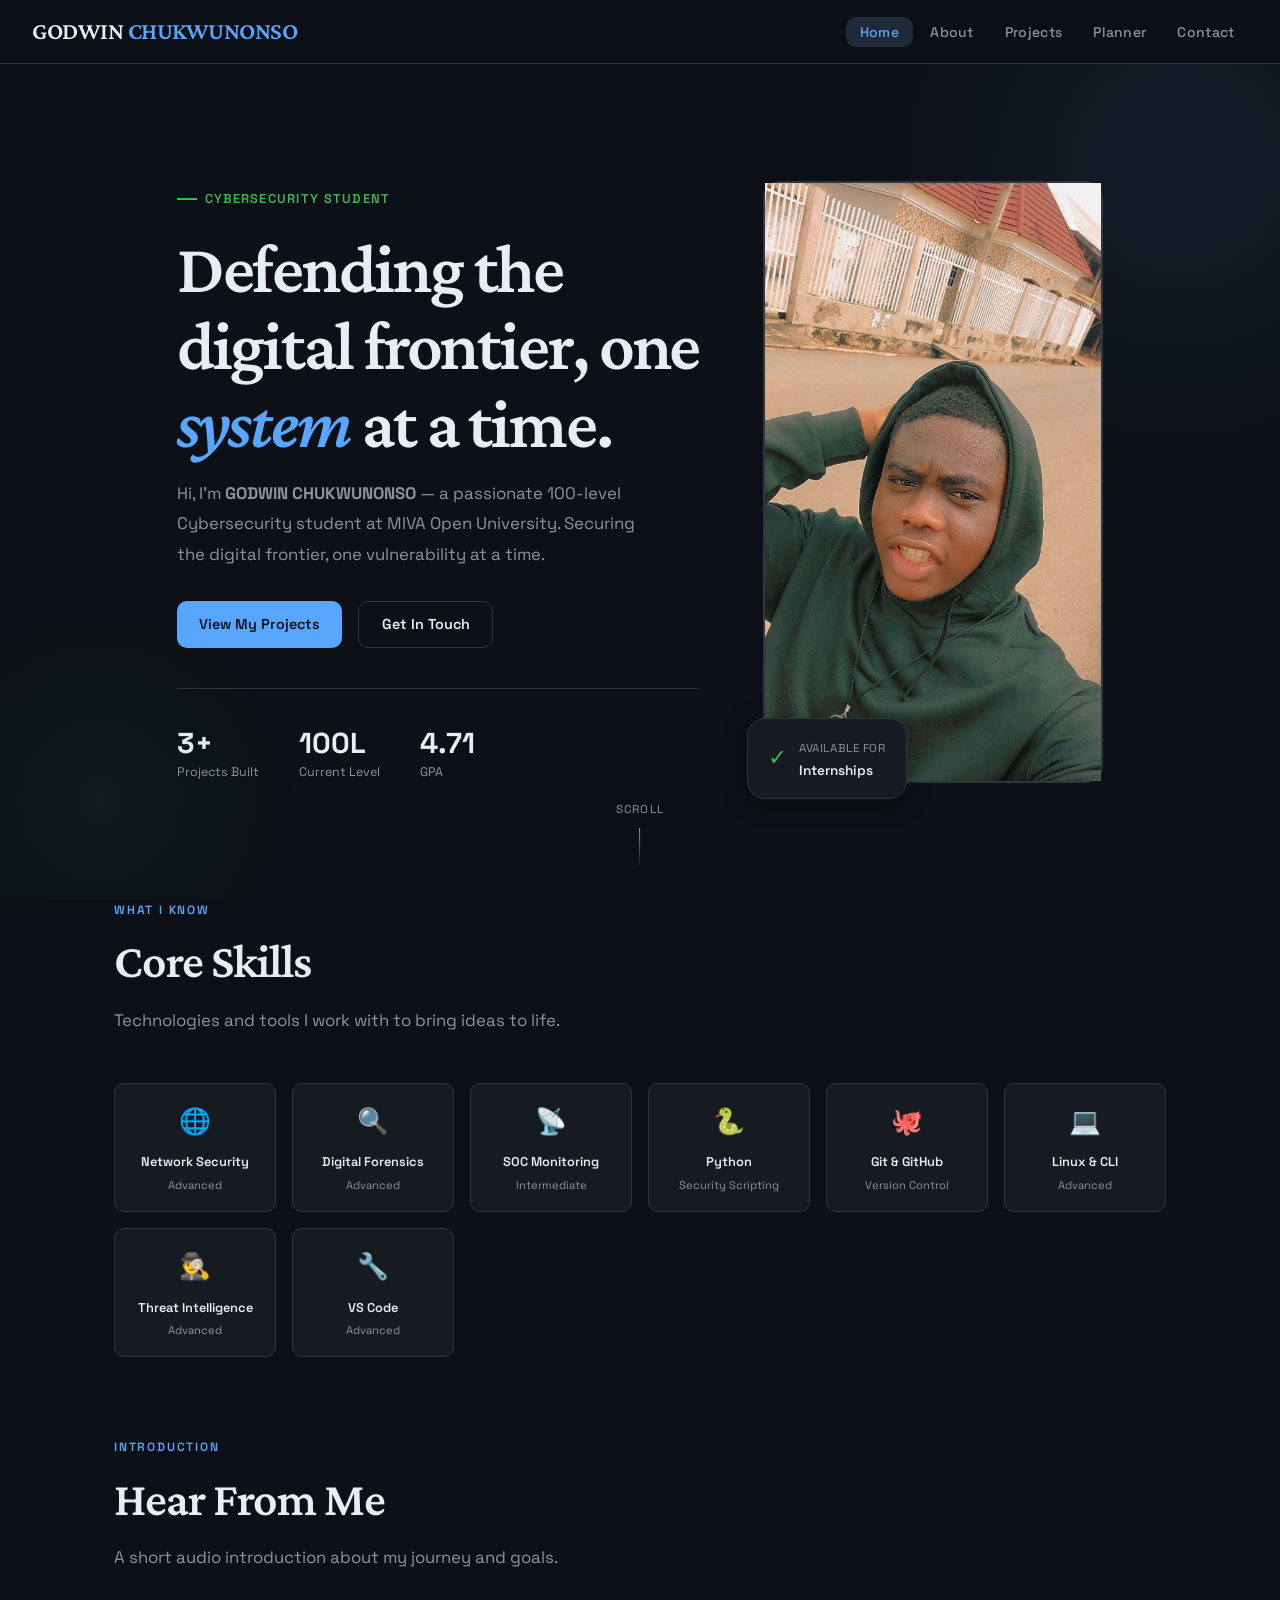
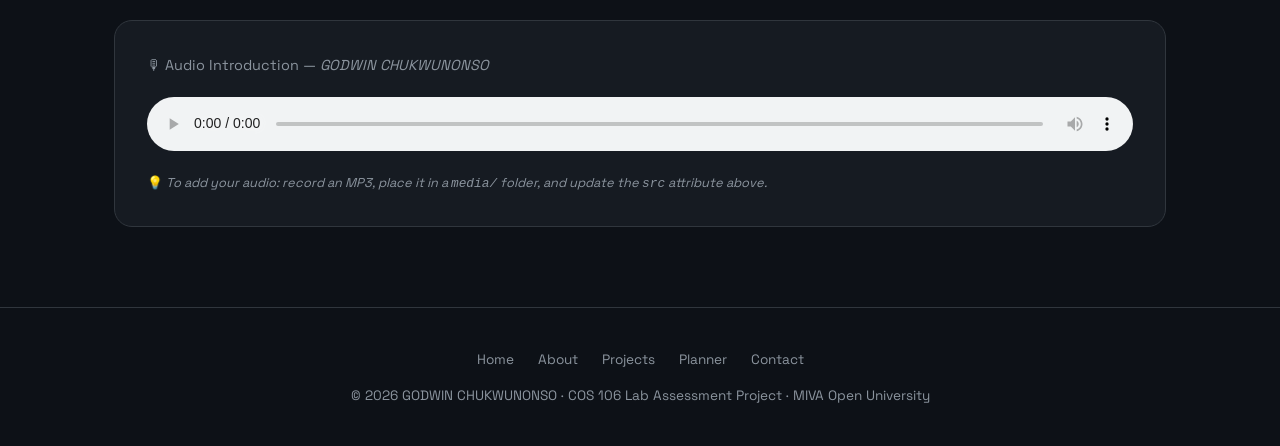
==== index.html @ 3986dd3c "Update index.html" ====
<!DOCTYPE html>
<html lang="en">
<head>
  <meta charset="UTF-8" />
  <meta name="viewport" content="width=device-width, initial-scale=1.0" />
  <title>GODWIN CHUKWUNONSO — Student Portfolio</title>
  <link rel="stylesheet" href="css/style.css" />
</head>
<body>

  <!-- NAVIGATION -->
  <nav class="navbar">
    <a class="nav-logo" href="index.html">GODWIN <span>CHUKWUNONSO</span></a>
    <ul class="nav-links">
      <li><a href="index.html">Home</a></li>
      <li><a href="about.html">About</a></li>
      <li><a href="projects.html">Projects</a></li>
      <li><a href="planner.html">Planner</a></li>
      <li><a href="contact.html">Contact</a></li>
    </ul>
    <button class="hamburger" aria-label="Toggle menu">
      <span></span><span></span><span></span>
    </button>
  </nav>

  <main>
    <!-- HERO -->
    <section class="hero section">
      <div class="container">
        <div class="hero-inner">
          <!-- LEFT: Text -->
          <div>
            <p class="hero-eyebrow">Cybersecurity Student</p>
            <h1>
              Defending the<br>
              digital frontier, one<br> <em>system</em> at a time.
            </h1>
            <p class="hero-bio">
              Hi, I'm <strong>GODWIN CHUKWUNONSO</strong> — a passionate 100-level Cybersecurity 
              student at MIVA Open University. Securing the digital frontier, one vulnerability at a time.
            </p>
            <div class="hero-actions">
              <a href="projects.html" class="btn btn-primary">View My Projects</a>
              <a href="contact.html" class="btn btn-outline">Get In Touch</a>
            </div>

            <div class="hero-stats">
              <div class="stat">
                <span class="stat-num">3+</span>
                <span class="stat-label">Projects Built</span>
              </div>
              <div class="stat">
                <span class="stat-num">100L</span>
                <span class="stat-label">Current Level</span>
              </div>
              <div class="stat">
                <span class="stat-num">4.71</span>
                <span class="stat-label">GPA</span>
              </div>
            </div>
          </div>

          <!-- RIGHT: Photo -->
          <div class="hero-photo-wrap fade-in fade-in-delay-2">
            <div class="avatar-placeholder" role="img" aria-label="GODWIN CHUKWUNONSO profile photo">
              <img src="profile.jpeg" alt="">
            </div>
            <div class="hero-photo-badge">
              <div>
                <div class="stat-num" style="color:var(--accent2)">✓</div>
              </div>
              <div>
                <div class="stat-label">Available for</div>
                <div style="font-size:0.85rem;font-weight:600">Internships</div>
              </div>
            </div>
          </div>
        </div>
      </div>
      <div class="scroll-hint">Scroll</div>
    </section>

    <!-- SKILLS SECTION -->
    <section class="section" style="padding-top:0">
      <div class="container">
        <p class="section-label">What I Know</p>
        <h2 class="section-title">Core Skills</h2>
        <p class="section-subtitle">Technologies and tools I work with to bring ideas to life.</p>

        <div class="skills-grid">
          <div class="skill-chip">
            <div class="skill-icon">🌐</div>
            <div class="skill-name">Network Security</div>
            <div class="skill-level">Advanced</div>
          </div>
          <div class="skill-chip">
            <div class="skill-icon">🔍</div>
            <div class="skill-name">Digital Forensics</div>
            <div class="skill-level">Advanced</div>
          </div>
          <div class="skill-chip">
            <div class="skill-icon">📡</div>
            <div class="skill-name">SOC Monitoring</div>
            <div class="skill-level">Intermediate</div>
          </div>
          <div class="skill-chip">
            <div class="skill-icon">🐍</div>
            <div class="skill-name">Python</div>
            <div class="skill-level">Security Scripting</div>
          </div>
          <div class="skill-chip">
            <div class="skill-icon">🐙</div>
            <div class="skill-name">Git & GitHub</div>
            <div class="skill-level">Version Control</div>
          </div>
          <div class="skill-chip">
            <div class="skill-icon">💻</div>
            <div class="skill-name">Linux & CLI</div>
            <div class="skill-level">Advanced</div>
          </div>
          <div class="skill-chip">
            <div class="skill-icon">🕵️‍♂️</div>
            <div class="skill-name">Threat Intelligence</div>
            <div class="skill-level">Advanced</div>
          </div>
          <div class="skill-chip">
            <div class="skill-icon">🔧</div>
            <div class="skill-name">VS Code</div>
            <div class="skill-level">Advanced</div>
          </div>
        </div>
      </div>
    </section>

    <!-- MEDIA SECTION -->
    <section class="section" style="padding-top:0">
      <div class="container">
        <p class="section-label">Introduction</p>
        <h2 class="section-title">Hear From Me</h2>
        <p class="section-subtitle">A short audio introduction about my journey and goals.</p>
        <div class="media-section">
          <p style="color:var(--muted);font-size:0.9rem;margin-bottom:0.5rem">🎙 Audio Introduction — <em>GODWIN CHUKWUNONSO</em></p>
          <audio controls>
            <source src="#" type="audio/mpeg" />
            <p style="color:var(--muted);font-size:0.85rem">
              Your browser supports audio. 
              <em>(Replace the src above with your actual audio file path, e.g. <code>media/intro.mp3</code>)</em>
            </p>
          </audio>
          <p style="color:var(--muted);font-size:0.8rem;margin-top:0.75rem">
            💡 <em>To add your audio: record an MP3, place it in a <code>media/</code> folder, and update the <code>src</code> attribute above.</em>
          </p>
        </div>
      </div>
    </section>
  </main>

  <!-- FOOTER -->
  <footer>
    <div class="container">
      <div class="footer-inner">
        <div class="footer-links">
          <a href="index.html">Home</a>
          <a href="about.html">About</a>
          <a href="projects.html">Projects</a>
          <a href="planner.html">Planner</a>
          <a href="contact.html">Contact</a>
        </div>
        <p>© <span class="year"></span> GODWIN CHUKWUNONSO · COS 106 Lab Assessment Project · MIVA Open University</p>
      </div>
    </div>
  </footer>

  <script src="js/main.js"></script>
</body>
</html>
---- css/style.css ----
/* =============================================
   ROOT VARIABLES & RESET
   ============================================= */
@import url('https://fonts.googleapis.com/css2?family=Space+Grotesk:wght@300;400;500;600;700&family=Crimson+Pro:ital,wght@0,300;0,400;0,600;1,400&display=swap');

:root {
  --bg:        #0D1117;
  --surface:   #161B22;
  --surface2:  #1F2937;
  --border:    #30363D;
  --accent:    #58A6FF;
  --accent2:   #3FB950;
  --gold:      #E3B341;
  --text:      #E6EDF3;
  --muted:     #8B949E;
  --danger:    #F85149;

  --ff-display: 'Crimson Pro', Georgia, serif;
  --ff-body:    'Space Grotesk', system-ui, sans-serif;

  --radius:    10px;
  --radius-lg: 18px;
  --shadow:    0 4px 24px rgba(0,0,0,0.4);
  --transition: 0.25s ease;
}

*, *::before, *::after { box-sizing: border-box; margin: 0; padding: 0; }

html { scroll-behavior: smooth; }

body {
  background: var(--bg);
  color: var(--text);
  font-family: var(--ff-body);
  font-size: 16px;
  line-height: 1.7;
  min-height: 100vh;
}

img { max-width: 100%; display: block; }
a { color: var(--accent); text-decoration: none; transition: color var(--transition); }
a:hover { color: var(--gold); }
ul { list-style: none; }

/* =============================================
   NAVIGATION
   ============================================= */
.navbar {
  position: fixed;
  top: 0; left: 0; right: 0;
  z-index: 1000;
  background: rgba(13, 17, 23, 0.92);
  backdrop-filter: blur(12px);
  border-bottom: 1px solid var(--border);
  padding: 0 2rem;
  height: 64px;
  display: flex;
  align-items: center;
  justify-content: space-between;
}

.nav-logo {
  font-family: var(--ff-display);
  font-size: 1.5rem;
  font-weight: 600;
  color: var(--text);
  letter-spacing: -0.02em;
}

.nav-logo span { color: var(--accent); }

.nav-links {
  display: flex;
  gap: 0.25rem;
  align-items: center;
}

.nav-links a {
  color: var(--muted);
  font-size: 0.875rem;
  font-weight: 500;
  padding: 0.4rem 0.85rem;
  border-radius: var(--radius);
  transition: all var(--transition);
  letter-spacing: 0.02em;
}

.nav-links a:hover,
.nav-links a.active {
  color: var(--text);
  background: var(--surface2);
}

.nav-links a.active { color: var(--accent); }

/* Hamburger */
.hamburger {
  display: none;
  flex-direction: column;
  gap: 5px;
  cursor: pointer;
  padding: 4px;
  background: none;
  border: none;
}

.hamburger span {
  display: block;
  width: 24px;
  height: 2px;
  background: var(--text);
  border-radius: 2px;
  transition: all var(--transition);
}

.hamburger.open span:nth-child(1) { transform: translateY(7px) rotate(45deg); }
.hamburger.open span:nth-child(2) { opacity: 0; }
.hamburger.open span:nth-child(3) { transform: translateY(-7px) rotate(-45deg); }

/* =============================================
   LAYOUT UTILITIES
   ============================================= */
main { padding-top: 64px; }

.container {
  max-width: 1100px;
  margin: 0 auto;
  padding: 0 1.5rem;
}

.section {
  padding: 5rem 0;
}

.section-label {
  font-size: 0.75rem;
  font-weight: 600;
  letter-spacing: 0.15em;
  text-transform: uppercase;
  color: var(--accent);
  margin-bottom: 0.75rem;
}

.section-title {
  font-family: var(--ff-display);
  font-size: clamp(2rem, 4vw, 3rem);
  font-weight: 600;
  line-height: 1.2;
  letter-spacing: -0.02em;
  color: var(--text);
  margin-bottom: 1rem;
}

.section-subtitle {
  color: var(--muted);
  font-size: 1.05rem;
  max-width: 560px;
  margin-bottom: 3rem;
}

/* Cards */
.card {
  background: var(--surface);
  border: 1px solid var(--border);
  border-radius: var(--radius-lg);
  padding: 1.75rem;
  transition: border-color var(--transition), transform var(--transition), box-shadow var(--transition);
}

.card:hover {
  border-color: var(--accent);
  transform: translateY(-3px);
  box-shadow: var(--shadow);
}

/* Buttons */
.btn {
  display: inline-flex;
  align-items: center;
  gap: 0.5rem;
  padding: 0.65rem 1.4rem;
  border-radius: var(--radius);
  font-family: var(--ff-body);
  font-size: 0.9rem;
  font-weight: 600;
  cursor: pointer;
  border: none;
  transition: all var(--transition);
  text-decoration: none;
}

.btn-primary {
  background: var(--accent);
  color: #0D1117;
}

.btn-primary:hover {
  background: #79B8FF;
  color: #0D1117;
  transform: translateY(-2px);
}

.btn-outline {
  background: transparent;
  color: var(--text);
  border: 1px solid var(--border);
}

.btn-outline:hover {
  border-color: var(--accent);
  color: var(--accent);
  transform: translateY(-2px);
}

/* Badges */
.badge {
  display: inline-block;
  padding: 0.2rem 0.65rem;
  border-radius: 99px;
  font-size: 0.75rem;
  font-weight: 600;
  letter-spacing: 0.03em;
}

.badge-blue { background: rgba(88,166,255,0.15); color: var(--accent); border: 1px solid rgba(88,166,255,0.3); }
.badge-green { background: rgba(63,185,80,0.15); color: var(--accent2); border: 1px solid rgba(63,185,80,0.3); }
.badge-gold { background: rgba(227,179,65,0.15); color: var(--gold); border: 1px solid rgba(227,179,65,0.3); }

/* =============================================
   HOME PAGE — HERO
   ============================================= */
.hero {
  min-height: calc(100vh - 64px);
  display: flex;
  align-items: center;
  position: relative;
  overflow: hidden;
}

.hero::before {
  content: '';
  position: absolute;
  top: -200px; right: -200px;
  width: 600px; height: 600px;
  background: radial-gradient(circle, rgba(88,166,255,0.08) 0%, transparent 70%);
  pointer-events: none;
}

.hero::after {
  content: '';
  position: absolute;
  bottom: -100px; left: -100px;
  width: 400px; height: 400px;
  background: radial-gradient(circle, rgba(63,185,80,0.06) 0%, transparent 70%);
  pointer-events: none;
}

.hero-inner {
  display: grid;
  grid-template-columns: 1fr 340px;
  gap: 4rem;
  align-items: center;
  width: 100%;
}

.hero-eyebrow {
  display: inline-flex;
  align-items: center;
  gap: 0.5rem;
  font-size: 0.8rem;
  font-weight: 600;
  letter-spacing: 0.1em;
  text-transform: uppercase;
  color: var(--accent2);
  margin-bottom: 1.25rem;
}

.hero-eyebrow::before {
  content: '';
  display: block;
  width: 20px; height: 2px;
  background: var(--accent2);
}

.hero h1 {
  font-family: var(--ff-display);
  font-size: clamp(2.8rem, 5.5vw, 4.5rem);
  font-weight: 600;
  line-height: 1.1;
  letter-spacing: -0.03em;
  margin-bottom: 1rem;
}

.hero h1 em {
  font-style: italic;
  color: var(--accent);
}

.hero-bio {
  color: var(--muted);
  font-size: 1.05rem;
  max-width: 480px;
  margin-bottom: 2rem;
  line-height: 1.8;
}

.hero-actions {
  display: flex;
  gap: 1rem;
  flex-wrap: wrap;
}

.hero-photo-wrap {
  position: relative;
}

.hero-photo {
  width: 100%;
  aspect-ratio: 3/4;
  object-fit: cover;
  border-radius: var(--radius-lg);
  border: 2px solid var(--border);
}

/* Placeholder avatar when no real photo */
.avatar-placeholder {
  width: 100%;
  aspect-ratio: 3/4;
  border-radius: var(--radius-lg);
  border: 2px solid var(--border);
  background: var(--surface);
  display: flex;
  flex-direction: column;
  align-items: center;
  justify-content: center;
  gap: 1rem;
  color: var(--muted);
  font-size: 0.85rem;
}

.avatar-placeholder svg {
  width: 80px; height: 80px;
  opacity: 0.4;
}

.hero-photo-badge {
  position: absolute;
  bottom: -1rem; left: -1rem;
  background: var(--surface);
  border: 1px solid var(--border);
  border-radius: var(--radius-lg);
  padding: 1rem 1.25rem;
  display: flex;
  align-items: center;
  gap: 0.75rem;
  box-shadow: var(--shadow);
}

.hero-photo-badge .stat-num {
  font-size: 1.4rem;
  font-weight: 700;
  color: var(--text);
  line-height: 1;
}

.hero-photo-badge .stat-label {
  font-size: 0.72rem;
  color: var(--muted);
  text-transform: uppercase;
  letter-spacing: 0.05em;
}

/* Stats row */
.hero-stats {
  display: flex;
  gap: 2.5rem;
  margin-top: 2.5rem;
  padding-top: 2.5rem;
  border-top: 1px solid var(--border);
}

.stat { display: flex; flex-direction: column; }
.stat-num { font-size: 1.8rem; font-weight: 700; color: var(--text); line-height: 1; }
.stat-label { font-size: 0.78rem; color: var(--muted); margin-top: 0.25rem; }

/* Scroll indicator */
.scroll-hint {
  position: absolute;
  bottom: 2rem;
  left: 50%;
  transform: translateX(-50%);
  display: flex;
  flex-direction: column;
  align-items: center;
  gap: 0.5rem;
  color: var(--muted);
  font-size: 0.72rem;
  letter-spacing: 0.1em;
  text-transform: uppercase;
  animation: bounce 2s ease-in-out infinite;
}

.scroll-hint::after {
  content: '';
  display: block;
  width: 1px; height: 40px;
  background: linear-gradient(to bottom, var(--muted), transparent);
}

@keyframes bounce {
  0%, 100% { transform: translateX(-50%) translateY(0); }
  50% { transform: translateX(-50%) translateY(6px); }
}

/* Skills preview on home */
.skills-grid {
  display: grid;
  grid-template-columns: repeat(auto-fill, minmax(140px, 1fr));
  gap: 1rem;
}

.skill-chip {
  background: var(--surface);
  border: 1px solid var(--border);
  border-radius: var(--radius);
  padding: 1rem;
  text-align: center;
  transition: all var(--transition);
}

.skill-chip:hover {
  border-color: var(--accent);
  background: var(--surface2);
}

.skill-chip .skill-icon { font-size: 1.6rem; margin-bottom: 0.5rem; }
.skill-chip .skill-name { font-size: 0.8rem; font-weight: 600; color: var(--text); }
.skill-chip .skill-level { font-size: 0.7rem; color: var(--muted); margin-top: 0.2rem; }

/* Progress bars */
.skill-bar-list { display: flex; flex-direction: column; gap: 1.25rem; }

.skill-bar-item label {
  display: flex;
  justify-content: space-between;
  font-size: 0.85rem;
  font-weight: 600;
  margin-bottom: 0.5rem;
  color: var(--text);
}

.skill-bar-item label span { color: var(--muted); font-weight: 400; }

.bar-track {
  height: 6px;
  background: var(--surface2);
  border-radius: 99px;
  overflow: hidden;
}

.bar-fill {
  height: 100%;
  border-radius: 99px;
  background: linear-gradient(90deg, var(--accent), var(--accent2));
  transform-origin: left;
  animation: growBar 1.2s ease forwards;
}

@keyframes growBar {
  from { transform: scaleX(0); }
  to { transform: scaleX(1); }
}

/* =============================================
   ABOUT PAGE
   ============================================= */
.about-grid {
  display: grid;
  grid-template-columns: 1fr 1fr;
  gap: 3rem;
  align-items: start;
}

.about-photo-col { position: relative; }

.about-photo {
  width: 100%;
  border-radius: var(--radius-lg);
  border: 2px solid var(--border);
  object-fit: cover;
  aspect-ratio: 4/5;
}

.about-photo-placeholder {
  width: 100%;
  aspect-ratio: 4/5;
  border-radius: var(--radius-lg);
  border: 2px solid var(--border);
  background: var(--surface);
  display: flex;
  flex-direction: column;
  align-items: center;
  justify-content: center;
  gap: 0.75rem;
  color: var(--muted);
  font-size: 0.85rem;
}

.about-quote {
  position: absolute;
  bottom: 2rem; right: -2rem;
  background: var(--surface);
  border: 1px solid var(--border);
  border-radius: var(--radius);
  padding: 1.25rem 1.5rem;
  max-width: 220px;
  box-shadow: var(--shadow);
}

.about-quote blockquote {
  font-family: var(--ff-display);
  font-style: italic;
  font-size: 1rem;
  color: var(--text);
  line-height: 1.5;
}

.about-quote cite {
  display: block;
  font-size: 0.75rem;
  color: var(--muted);
  margin-top: 0.5rem;
  font-style: normal;
}

/* Timeline */
.timeline { position: relative; padding-left: 1.5rem; }

.timeline::before {
  content: '';
  position: absolute;
  left: 0; top: 0; bottom: 0;
  width: 2px;
  background: linear-gradient(to bottom, var(--accent), var(--accent2), transparent);
}

.timeline-item {
  position: relative;
  padding-bottom: 2rem;
  padding-left: 1.5rem;
}

.timeline-item::before {
  content: '';
  position: absolute;
  left: -1.6rem; top: 0.4rem;
  width: 10px; height: 10px;
  background: var(--accent);
  border-radius: 50%;
  border: 2px solid var(--bg);
}

.timeline-year {
  font-size: 0.75rem;
  font-weight: 700;
  letter-spacing: 0.1em;
  color: var(--accent);
  text-transform: uppercase;
  margin-bottom: 0.25rem;
}

.timeline-title {
  font-weight: 600;
  color: var(--text);
  margin-bottom: 0.25rem;
}

.timeline-sub {
  font-size: 0.85rem;
  color: var(--muted);
}

/* Interests */
.interests-grid {
  display: grid;
  grid-template-columns: repeat(auto-fill, minmax(160px, 1fr));
  gap: 1rem;
}

.interest-card {
  background: var(--surface);
  border: 1px solid var(--border);
  border-radius: var(--radius);
  padding: 1.25rem;
  text-align: center;
  transition: all var(--transition);
}

.interest-card:hover {
  border-color: var(--gold);
  transform: translateY(-2px);
}

.interest-card .icon { font-size: 2rem; margin-bottom: 0.5rem; }
.interest-card .name { font-size: 0.85rem; font-weight: 600; }

/* =============================================
   PROJECTS PAGE
   ============================================= */
.projects-grid {
  display: grid;
  grid-template-columns: repeat(auto-fill, minmax(320px, 1fr));
  gap: 1.5rem;
}

.project-card {
  background: var(--surface);
  border: 1px solid var(--border);
  border-radius: var(--radius-lg);
  overflow: hidden;
  display: flex;
  flex-direction: column;
  transition: all var(--transition);
}

.project-card:hover {
  border-color: var(--accent);
  transform: translateY(-4px);
  box-shadow: 0 12px 40px rgba(0,0,0,0.4);
}

.project-img {
  width: 100%;
  height: 200px;
  object-fit: cover;
  background: var(--surface2);
  display: flex;
  align-items: center;
  justify-content: center;
  font-size: 3rem;
  color: var(--muted);
}

.project-img-placeholder {
  width: 100%;
  height: 200px;
  background: linear-gradient(135deg, var(--surface2) 0%, var(--surface) 100%);
  display: flex;
  flex-direction: column;
  align-items: center;
  justify-content: center;
  font-size: 3rem;
  gap: 0.5rem;
}

.project-body { padding: 1.5rem; flex: 1; display: flex; flex-direction: column; }

.project-tags { display: flex; gap: 0.5rem; flex-wrap: wrap; margin-bottom: 0.75rem; }

.project-title {
  font-size: 1.1rem;
  font-weight: 700;
  color: var(--text);
  margin-bottom: 0.5rem;
}

.project-desc {
  font-size: 0.875rem;
  color: var(--muted);
  line-height: 1.7;
  flex: 1;
  margin-bottom: 1.25rem;
}

.project-links { display: flex; gap: 0.75rem; }

/* =============================================
   ACADEMIC PLANNER
   ============================================= */
.planner-wrap {
  max-width: 760px;
  margin: 0 auto;
}

.planner-input-row {
  display: grid;
  grid-template-columns: 1fr auto auto;
  gap: 0.75rem;
  margin-bottom: 2rem;
  background: var(--surface);
  border: 1px solid var(--border);
  border-radius: var(--radius-lg);
  padding: 1.25rem;
}

.planner-input-row input,
.planner-input-row select {
  background: var(--surface2);
  border: 1px solid var(--border);
  border-radius: var(--radius);
  padding: 0.65rem 1rem;
  color: var(--text);
  font-family: var(--ff-body);
  font-size: 0.9rem;
  transition: border-color var(--transition);
}

.planner-input-row input:focus,
.planner-input-row select:focus {
  outline: none;
  border-color: var(--accent);
}

.planner-input-row input { width: 100%; }

.planner-filters {
  display: flex;
  gap: 0.5rem;
  margin-bottom: 1.25rem;
  flex-wrap: wrap;
}

.filter-btn {
  padding: 0.4rem 1rem;
  border-radius: 99px;
  font-size: 0.8rem;
  font-weight: 600;
  cursor: pointer;
  border: 1px solid var(--border);
  background: transparent;
  color: var(--muted);
  transition: all var(--transition);
}

.filter-btn:hover { color: var(--text); border-color: var(--text); }
.filter-btn.active { background: var(--accent); color: #0D1117; border-color: var(--accent); }

.task-list { display: flex; flex-direction: column; gap: 0.75rem; }

.task-item {
  background: var(--surface);
  border: 1px solid var(--border);
  border-radius: var(--radius);
  padding: 1rem 1.25rem;
  display: flex;
  align-items: center;
  gap: 1rem;
  transition: all var(--transition);
  animation: slideIn 0.3s ease;
}

@keyframes slideIn {
  from { opacity: 0; transform: translateX(-20px); }
  to { opacity: 1; transform: translateX(0); }
}

.task-item.completed { opacity: 0.5; }
.task-item.completed .task-text { text-decoration: line-through; color: var(--muted); }

.task-check {
  width: 20px; height: 20px;
  border: 2px solid var(--border);
  border-radius: 50%;
  cursor: pointer;
  display: flex;
  align-items: center;
  justify-content: center;
  flex-shrink: 0;
  transition: all var(--transition);
  background: transparent;
}

.task-check:hover { border-color: var(--accent2); }
.task-check.checked { background: var(--accent2); border-color: var(--accent2); }
.task-check.checked::after { content: '✓'; color: #0D1117; font-size: 0.7rem; font-weight: 900; }

.task-content { flex: 1; }
.task-text { font-size: 0.9rem; font-weight: 500; color: var(--text); }
.task-meta { display: flex; gap: 0.5rem; margin-top: 0.25rem; }

.task-priority {
  font-size: 0.7rem;
  font-weight: 700;
  padding: 0.15rem 0.5rem;
  border-radius: 99px;
  text-transform: uppercase;
  letter-spacing: 0.05em;
}

.priority-high { background: rgba(248,81,73,0.15); color: var(--danger); }
.priority-medium { background: rgba(227,179,65,0.15); color: var(--gold); }
.priority-low { background: rgba(63,185,80,0.15); color: var(--accent2); }

.task-delete {
  background: none;
  border: none;
  color: var(--muted);
  cursor: pointer;
  font-size: 1.1rem;
  padding: 0.25rem;
  border-radius: var(--radius);
  transition: all var(--transition);
  line-height: 1;
}

.task-delete:hover { color: var(--danger); background: rgba(248,81,73,0.1); }

.planner-summary {
  display: grid;
  grid-template-columns: repeat(3, 1fr);
  gap: 1rem;
  margin-bottom: 2rem;
}

.summary-card {
  background: var(--surface);
  border: 1px solid var(--border);
  border-radius: var(--radius);
  padding: 1rem 1.25rem;
  text-align: center;
}

.summary-num { font-size: 1.8rem; font-weight: 700; line-height: 1; }
.summary-label { font-size: 0.75rem; color: var(--muted); margin-top: 0.25rem; }

.empty-state {
  text-align: center;
  padding: 3rem;
  color: var(--muted);
}

.empty-state .empty-icon { font-size: 3rem; margin-bottom: 1rem; }
.empty-state p { font-size: 0.9rem; }

/* =============================================
   CONTACT PAGE
   ============================================= */
.contact-grid {
  display: grid;
  grid-template-columns: 1fr 1.6fr;
  gap: 3rem;
  align-items: start;
}

.contact-info h3 {
  font-family: var(--ff-display);
  font-size: 1.5rem;
  margin-bottom: 0.5rem;
}

.contact-info p {
  color: var(--muted);
  font-size: 0.9rem;
  margin-bottom: 2rem;
  line-height: 1.8;
}

.contact-item {
  display: flex;
  align-items: center;
  gap: 1rem;
  padding: 1rem;
  background: var(--surface);
  border: 1px solid var(--border);
  border-radius: var(--radius);
  margin-bottom: 0.75rem;
  transition: all var(--transition);
}

.contact-item:hover { border-color: var(--accent); }

.contact-icon {
  width: 36px; height: 36px;
  background: rgba(88,166,255,0.1);
  border-radius: var(--radius);
  display: flex;
  align-items: center;
  justify-content: center;
  font-size: 1.1rem;
  flex-shrink: 0;
}

.contact-item-label { font-size: 0.7rem; color: var(--muted); text-transform: uppercase; letter-spacing: 0.08em; }
.contact-item-val { font-size: 0.9rem; font-weight: 500; }

/* Form */
.contact-form {
  background: var(--surface);
  border: 1px solid var(--border);
  border-radius: var(--radius-lg);
  padding: 2rem;
}

.form-group { margin-bottom: 1.25rem; }

.form-row { display: grid; grid-template-columns: 1fr 1fr; gap: 1.25rem; }

.form-group label {
  display: block;
  font-size: 0.8rem;
  font-weight: 600;
  letter-spacing: 0.05em;
  text-transform: uppercase;
  color: var(--muted);
  margin-bottom: 0.5rem;
}

.form-group input,
.form-group textarea {
  width: 100%;
  background: var(--surface2);
  border: 1px solid var(--border);
  border-radius: var(--radius);
  padding: 0.75rem 1rem;
  color: var(--text);
  font-family: var(--ff-body);
  font-size: 0.9rem;
  transition: border-color var(--transition), box-shadow var(--transition);
}

.form-group input:focus,
.form-group textarea:focus {
  outline: none;
  border-color: var(--accent);
  box-shadow: 0 0 0 3px rgba(88,166,255,0.12);
}

.form-group input.error,
.form-group textarea.error {
  border-color: var(--danger);
  box-shadow: 0 0 0 3px rgba(248,81,73,0.1);
}

.form-group textarea { resize: vertical; min-height: 130px; }

.field-error {
  display: block;
  font-size: 0.75rem;
  color: var(--danger);
  margin-top: 0.35rem;
  min-height: 1em;
}

.form-success {
  display: none;
  background: rgba(63,185,80,0.1);
  border: 1px solid rgba(63,185,80,0.3);
  border-radius: var(--radius);
  padding: 1rem 1.25rem;
  color: var(--accent2);
  font-size: 0.9rem;
  margin-top: 1rem;
  text-align: center;
}

.form-success.show { display: block; animation: fadeIn 0.4s ease; }

/* =============================================
   EDUCATION TABLE
   ============================================= */
.edu-table {
  width: 100%;
  border-collapse: collapse;
  font-size: 0.9rem;
}

.edu-table thead {
  background: var(--surface2);
}

.edu-table th {
  padding: 0.85rem 1.25rem;
  text-align: left;
  font-size: 0.75rem;
  font-weight: 700;
  letter-spacing: 0.08em;
  text-transform: uppercase;
  color: var(--muted);
  border-bottom: 1px solid var(--border);
}

.edu-table td {
  padding: 0.85rem 1.25rem;
  border-bottom: 1px solid var(--border);
  color: var(--text);
  vertical-align: top;
}

.edu-table tr:last-child td { border-bottom: none; }

.edu-table tr:hover td { background: var(--surface2); }

/* =============================================
   MEDIA / AUDIO
   ============================================= */
.media-section {
  background: var(--surface);
  border: 1px solid var(--border);
  border-radius: var(--radius-lg);
  padding: 2rem;
}

.media-section audio,
.media-section video {
  width: 100%;
  border-radius: var(--radius);
  margin-top: 0.75rem;
}

/* =============================================
   FOOTER
   ============================================= */
footer {
  border-top: 1px solid var(--border);
  padding: 2.5rem 0;
  text-align: center;
  color: var(--muted);
  font-size: 0.85rem;
}

footer .footer-inner {
  display: flex;
  flex-direction: column;
  align-items: center;
  gap: 0.75rem;
}

footer .footer-links {
  display: flex;
  gap: 1.5rem;
}

footer .footer-links a { color: var(--muted); font-size: 0.85rem; }
footer .footer-links a:hover { color: var(--accent); }

/* =============================================
   ANIMATIONS & UTILS
   ============================================= */
@keyframes fadeIn {
  from { opacity: 0; transform: translateY(10px); }
  to { opacity: 1; transform: translateY(0); }
}

.fade-in { animation: fadeIn 0.6s ease both; }
.fade-in-delay-1 { animation-delay: 0.1s; }
.fade-in-delay-2 { animation-delay: 0.2s; }
.fade-in-delay-3 { animation-delay: 0.3s; }

/* =============================================
   RESPONSIVE
   ============================================= */
@media (max-width: 768px) {
  .hamburger { display: flex; }

  .nav-links {
    position: fixed;
    top: 64px; left: 0; right: 0;
    background: var(--bg);
    border-bottom: 1px solid var(--border);
    flex-direction: column;
    padding: 1rem;
    gap: 0.25rem;
    display: none;
  }

  .nav-links.open { display: flex; }
  .nav-links a { width: 100%; padding: 0.75rem 1rem; }

  .hero-inner {
    grid-template-columns: 1fr;
    text-align: center;
  }

  .hero-photo-wrap { order: -1; max-width: 260px; margin: 0 auto; }
  .hero-bio { margin: 0 auto 2rem; }
  .hero-actions { justify-content: center; }
  .hero-stats { justify-content: center; }
  .hero-photo-badge { position: static; margin-top: 1rem; justify-content: center; }

  .about-grid { grid-template-columns: 1fr; }
  .about-quote { position: static; max-width: 100%; margin-top: 1rem; }

  .contact-grid { grid-template-columns: 1fr; }
  .form-row { grid-template-columns: 1fr; }

  .planner-input-row { grid-template-columns: 1fr; }
  .planner-summary { grid-template-columns: repeat(3,1fr); }

  .section { padding: 3rem 0; }

  .projects-grid { grid-template-columns: 1fr; }
}

@media (max-width: 480px) {
  .hero h1 { font-size: 2.4rem; }
  .planner-summary { grid-template-columns: 1fr; }
}

@media (prefers-reduced-motion: reduce) {
  *, *::before, *::after {
    animation-duration: 0.01ms !important;
    transition-duration: 0.01ms !important;
  }
}
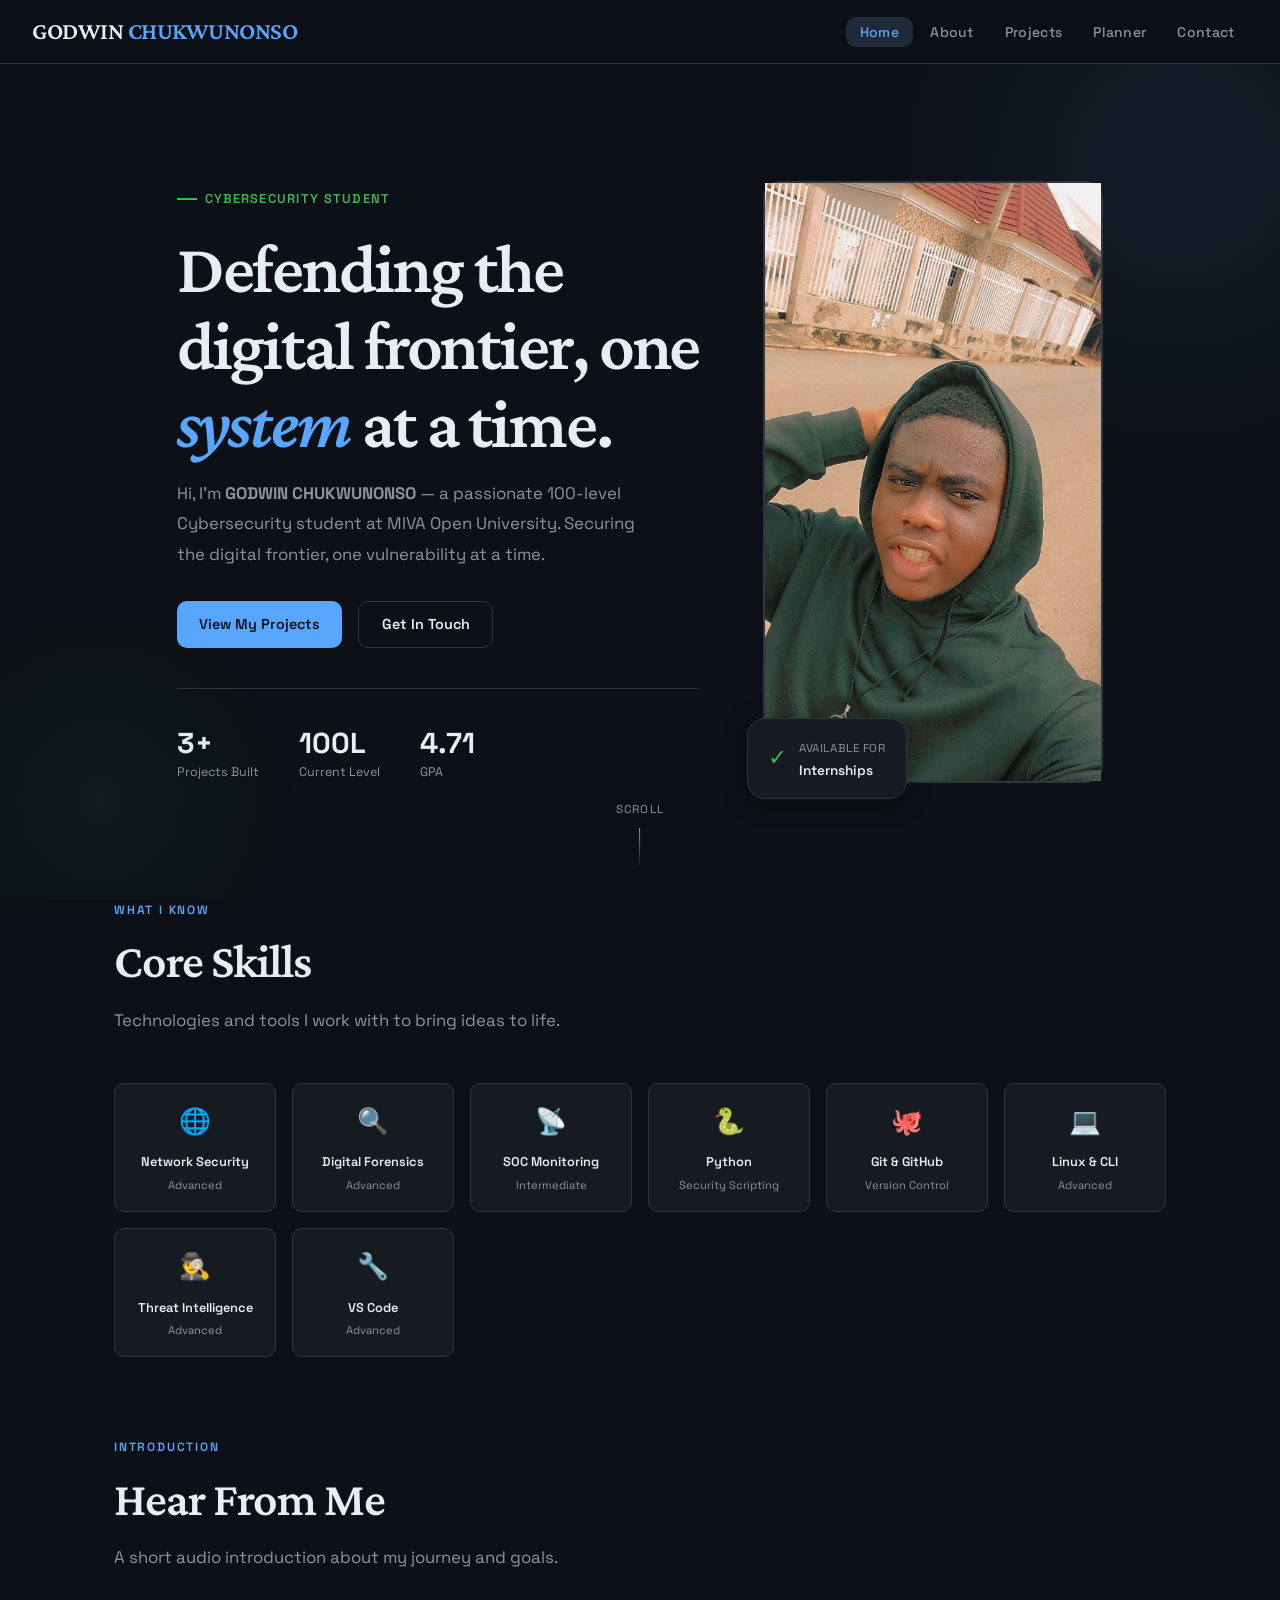
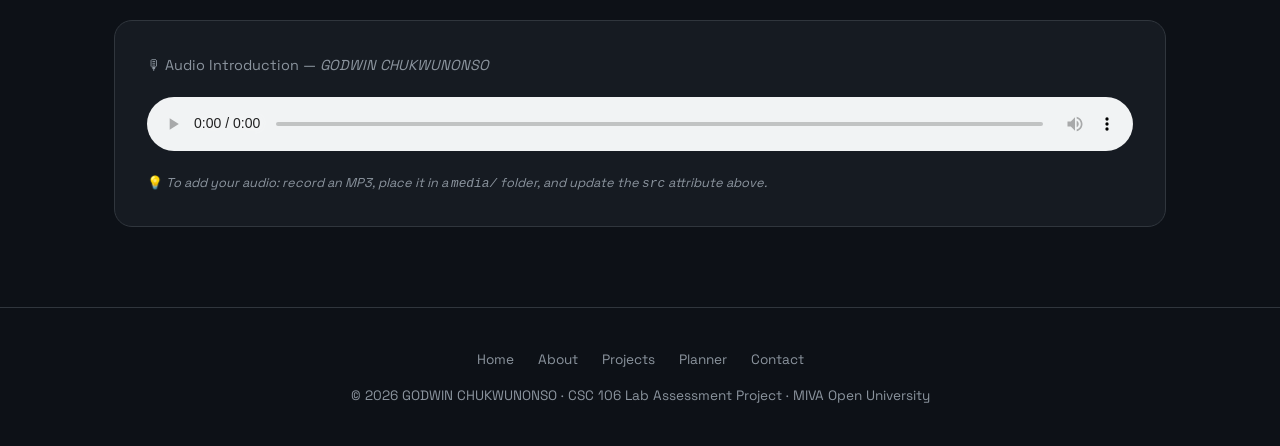
==== commit 19811215: "Update index.html" ====
--- a/index.html
+++ b/index.html
@@ -166,7 +166,7 @@
           <a href="planner.html">Planner</a>
           <a href="contact.html">Contact</a>
         </div>
-        <p>© <span class="year"></span> GODWIN CHUKWUNONSO · COS 106 Lab Assessment Project · MIVA Open University</p>
+        <p>© <span class="year"></span> GODWIN CHUKWUNONSO · CSC 106 Lab Assessment Project · MIVA Open University</p>
       </div>
     </div>
   </footer>
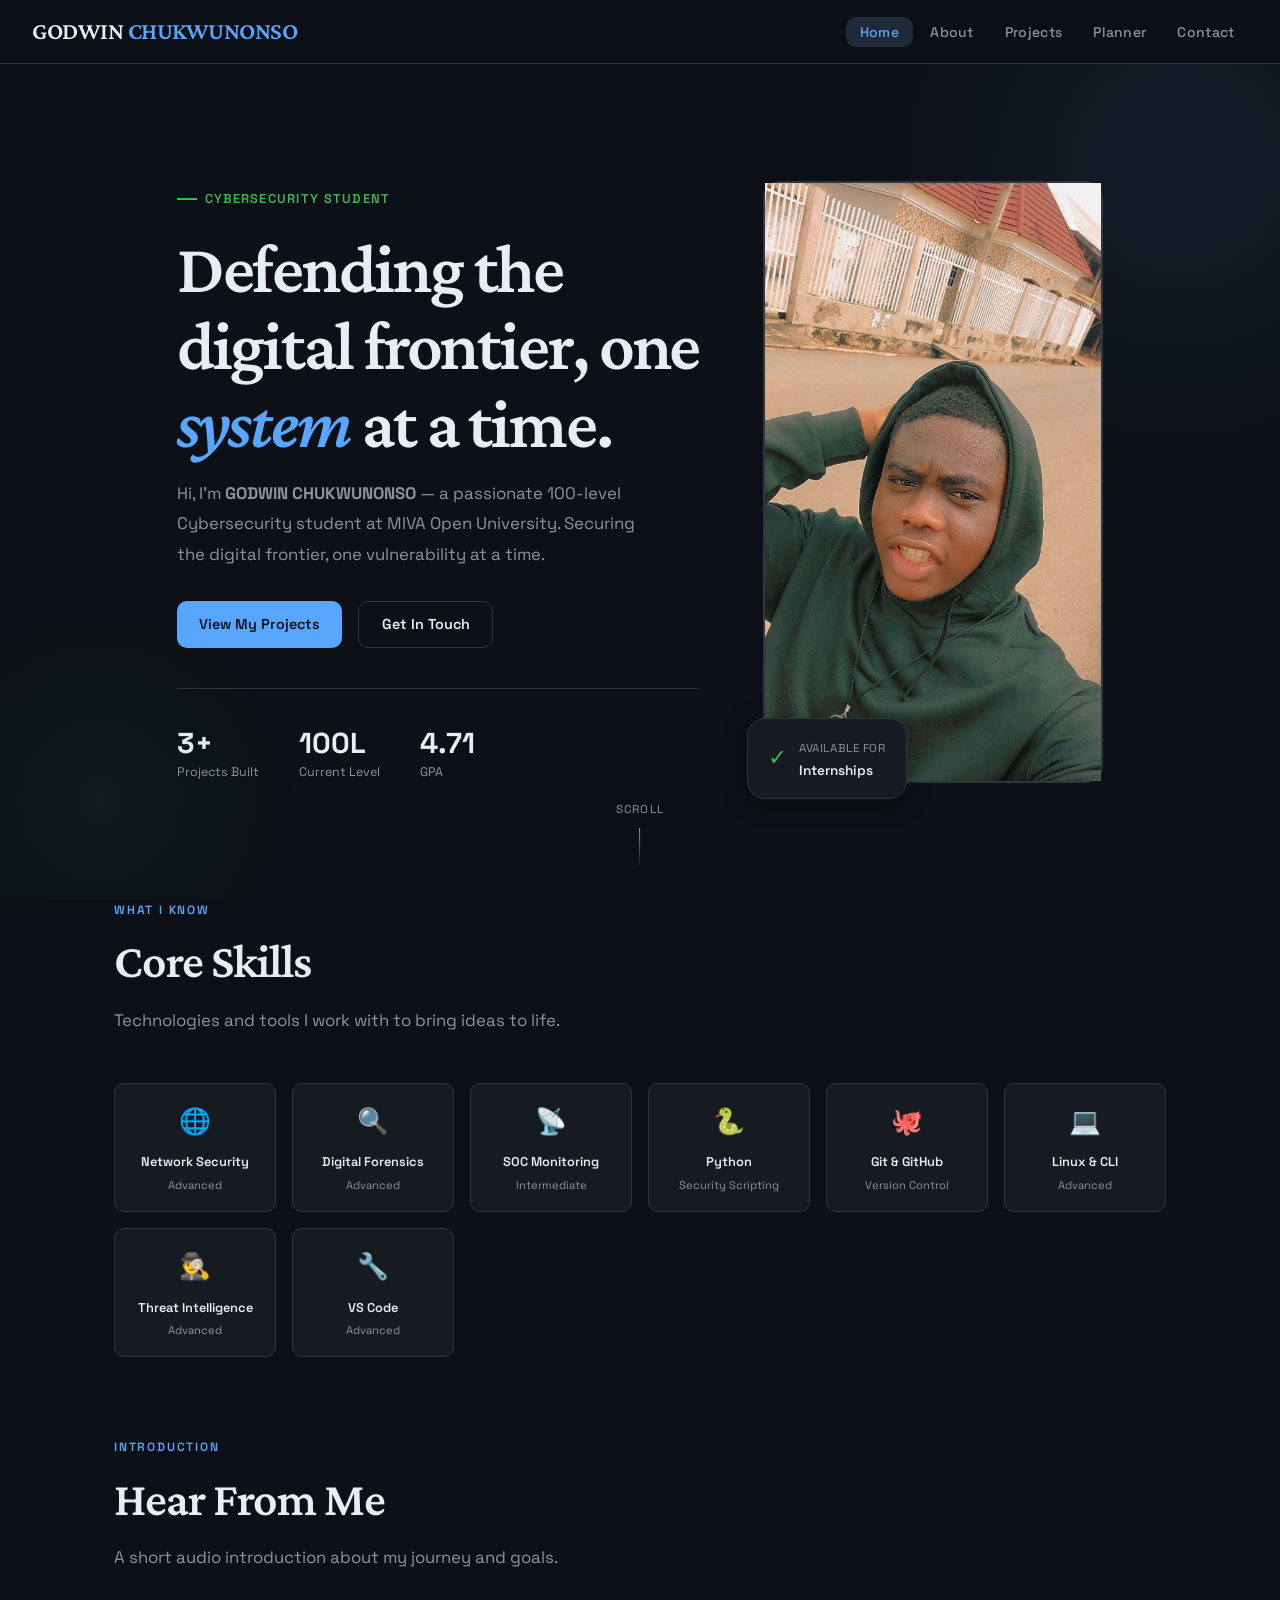
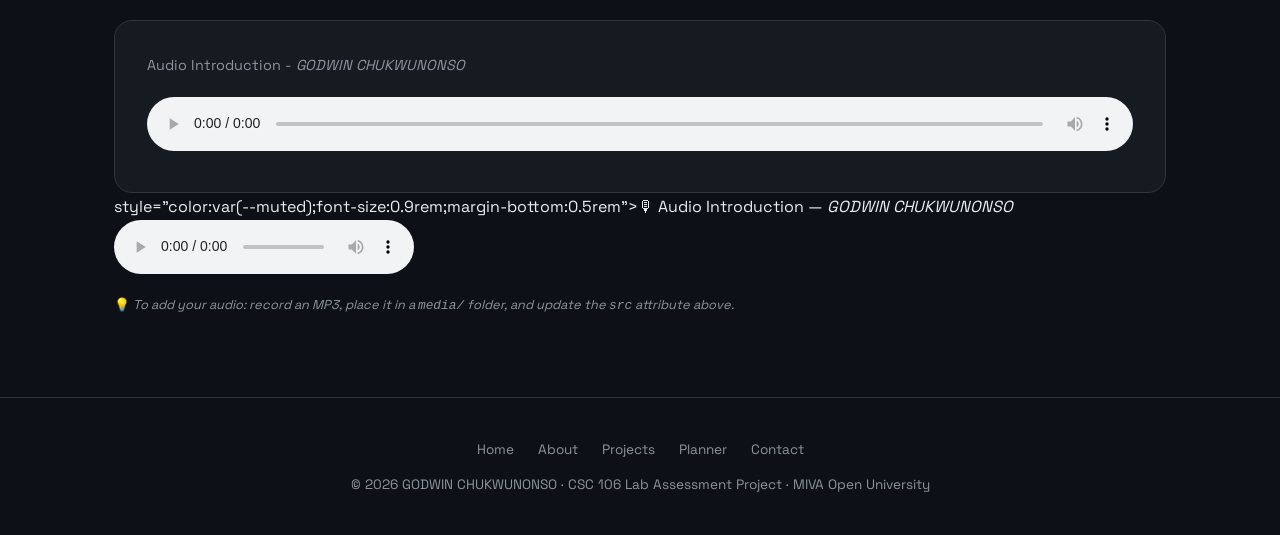
==== commit 1e227128: "Update index.html" ====
--- a/index.html
+++ b/index.html
@@ -138,10 +138,26 @@
         <p class="section-label">Introduction</p>
         <h2 class="section-title">Hear From Me</h2>
         <p class="section-subtitle">A short audio introduction about my journey and goals.</p>
-        <div class="media-section">
-          <p style="color:var(--muted);font-size:0.9rem;margin-bottom:0.5rem">🎙 Audio Introduction — <em>GODWIN CHUKWUNONSO</em></p>
+       <div class="media-section">
+    <p style="color:var(--muted); font-size:0.9rem; margin-bottom:0.5rem;">Audio Introduction - <em>GODWIN CHUKWUNONSO</em></p>
+    <audio controls>
+        <source src="Lab assessment.m4a" type="audio/mp4" />
+        <p style="color:var(--muted); font-size:0.85rem;">Your browser supports audio.</p>
+    </audio>
+</div>
+
+ style="color:var(--muted);font-size:0.9rem;margin-bottom:0.5rem">🎙 Audio Introduction — <em>GODWIN CHUKWUNONSO</em></p>
           <audio controls>
-            <source src="#" type="audio/mpeg" />
+            <div class="media-section">
+  <p style="color:var(--muted); font-size:0.9rem;margin-bottom:0.5rem"> Audio Introduction</p>
+  <audio controls>
+    <source src="Lab assessment.m4a" type="audio/mp4" />
+    <p style="color:var(--muted); font-size:0.85rem">
+      Your browser supports audio.
+      <em>(Replace the src above with your actual audio file path, e.g. <code>media/intro.mp3</code>)</em>
+    </p>
+  </audio>
+</div>
             <p style="color:var(--muted);font-size:0.85rem">
               Your browser supports audio. 
               <em>(Replace the src above with your actual audio file path, e.g. <code>media/intro.mp3</code>)</em>
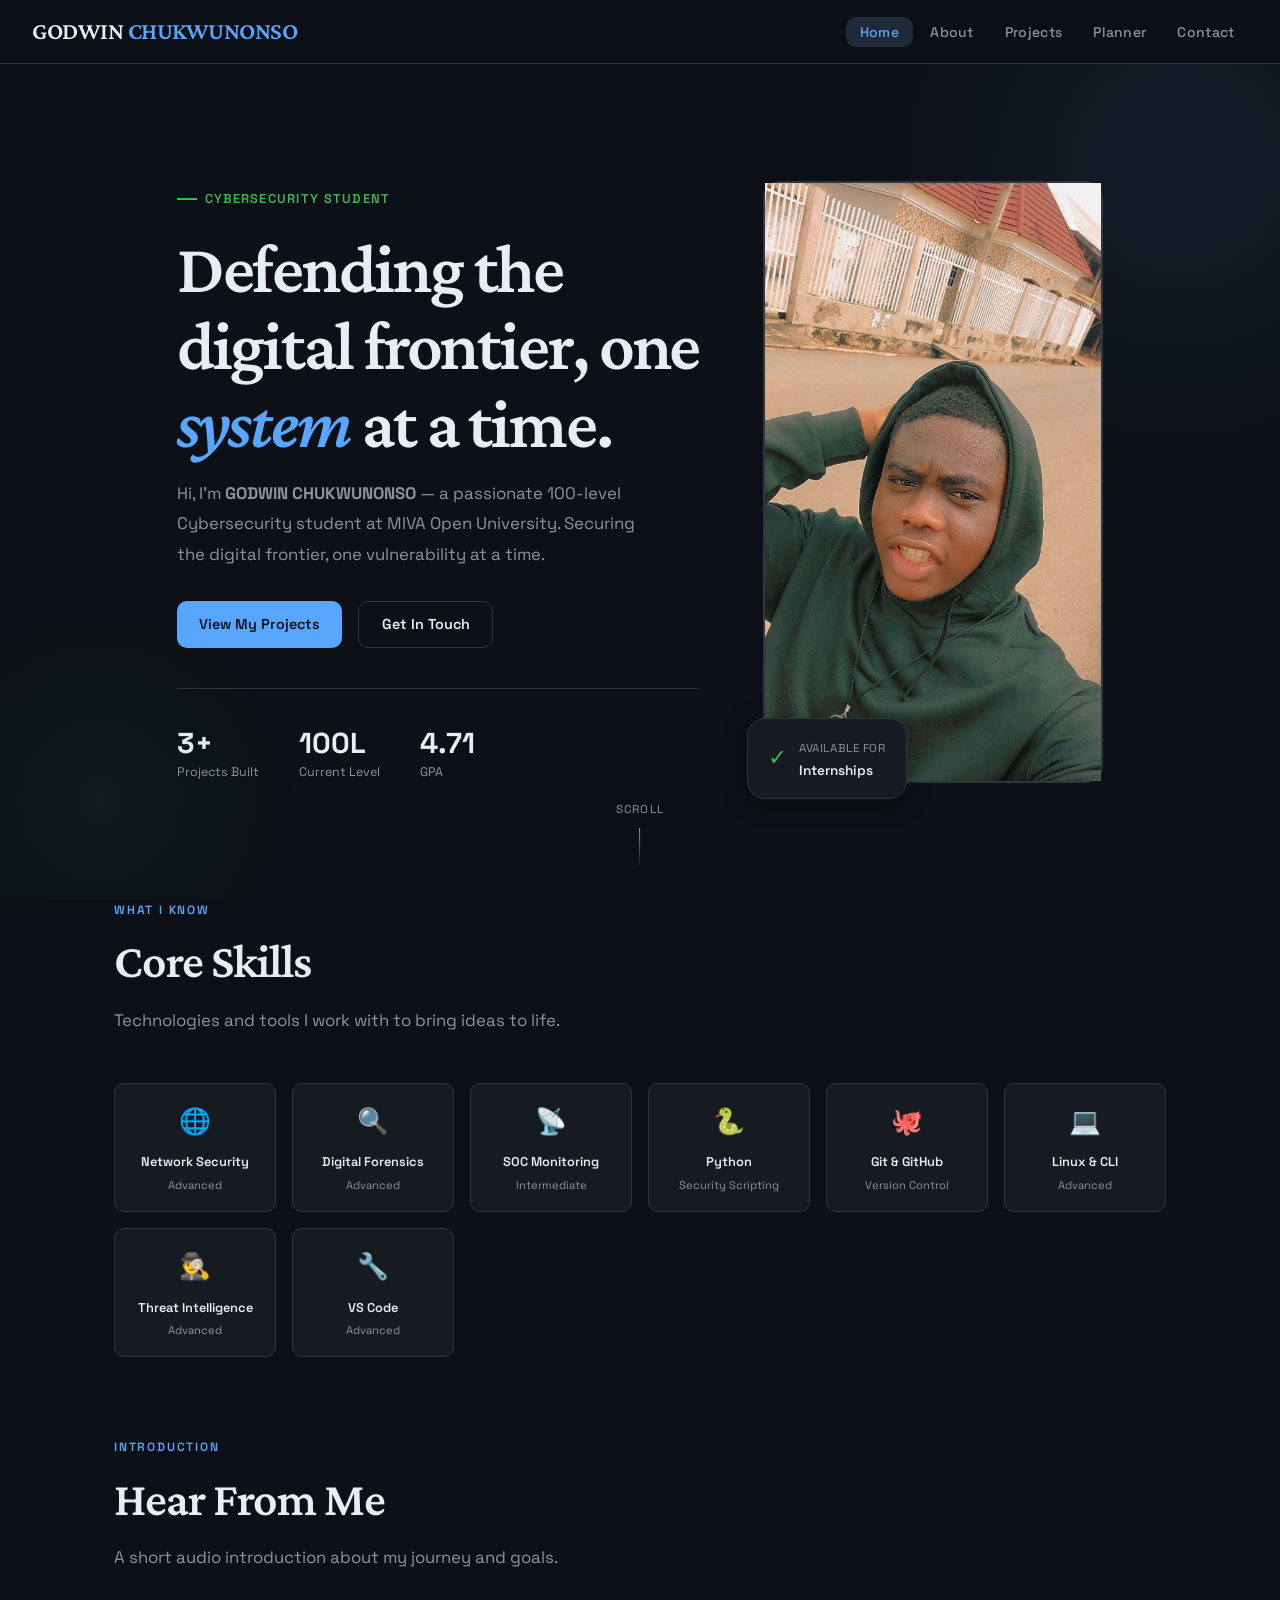
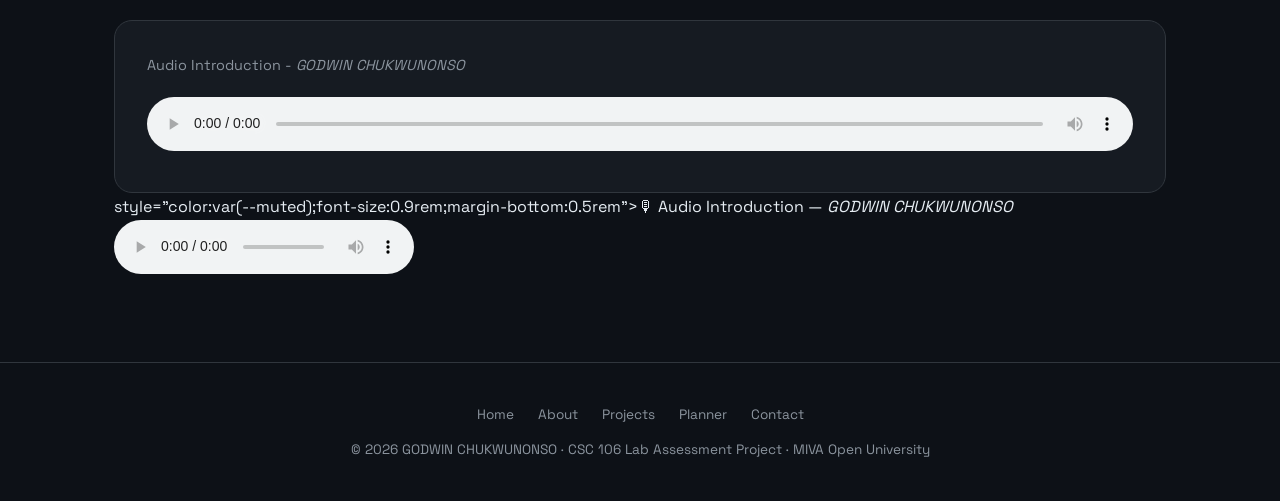
==== commit 03f43be8: "Update index.html" ====
--- a/index.html
+++ b/index.html
@@ -163,8 +163,7 @@
               <em>(Replace the src above with your actual audio file path, e.g. <code>media/intro.mp3</code>)</em>
             </p>
           </audio>
-          <p style="color:var(--muted);font-size:0.8rem;margin-top:0.75rem">
-            💡 <em>To add your audio: record an MP3, place it in a <code>media/</code> folder, and update the <code>src</code> attribute above.</em>
+          
           </p>
         </div>
       </div>
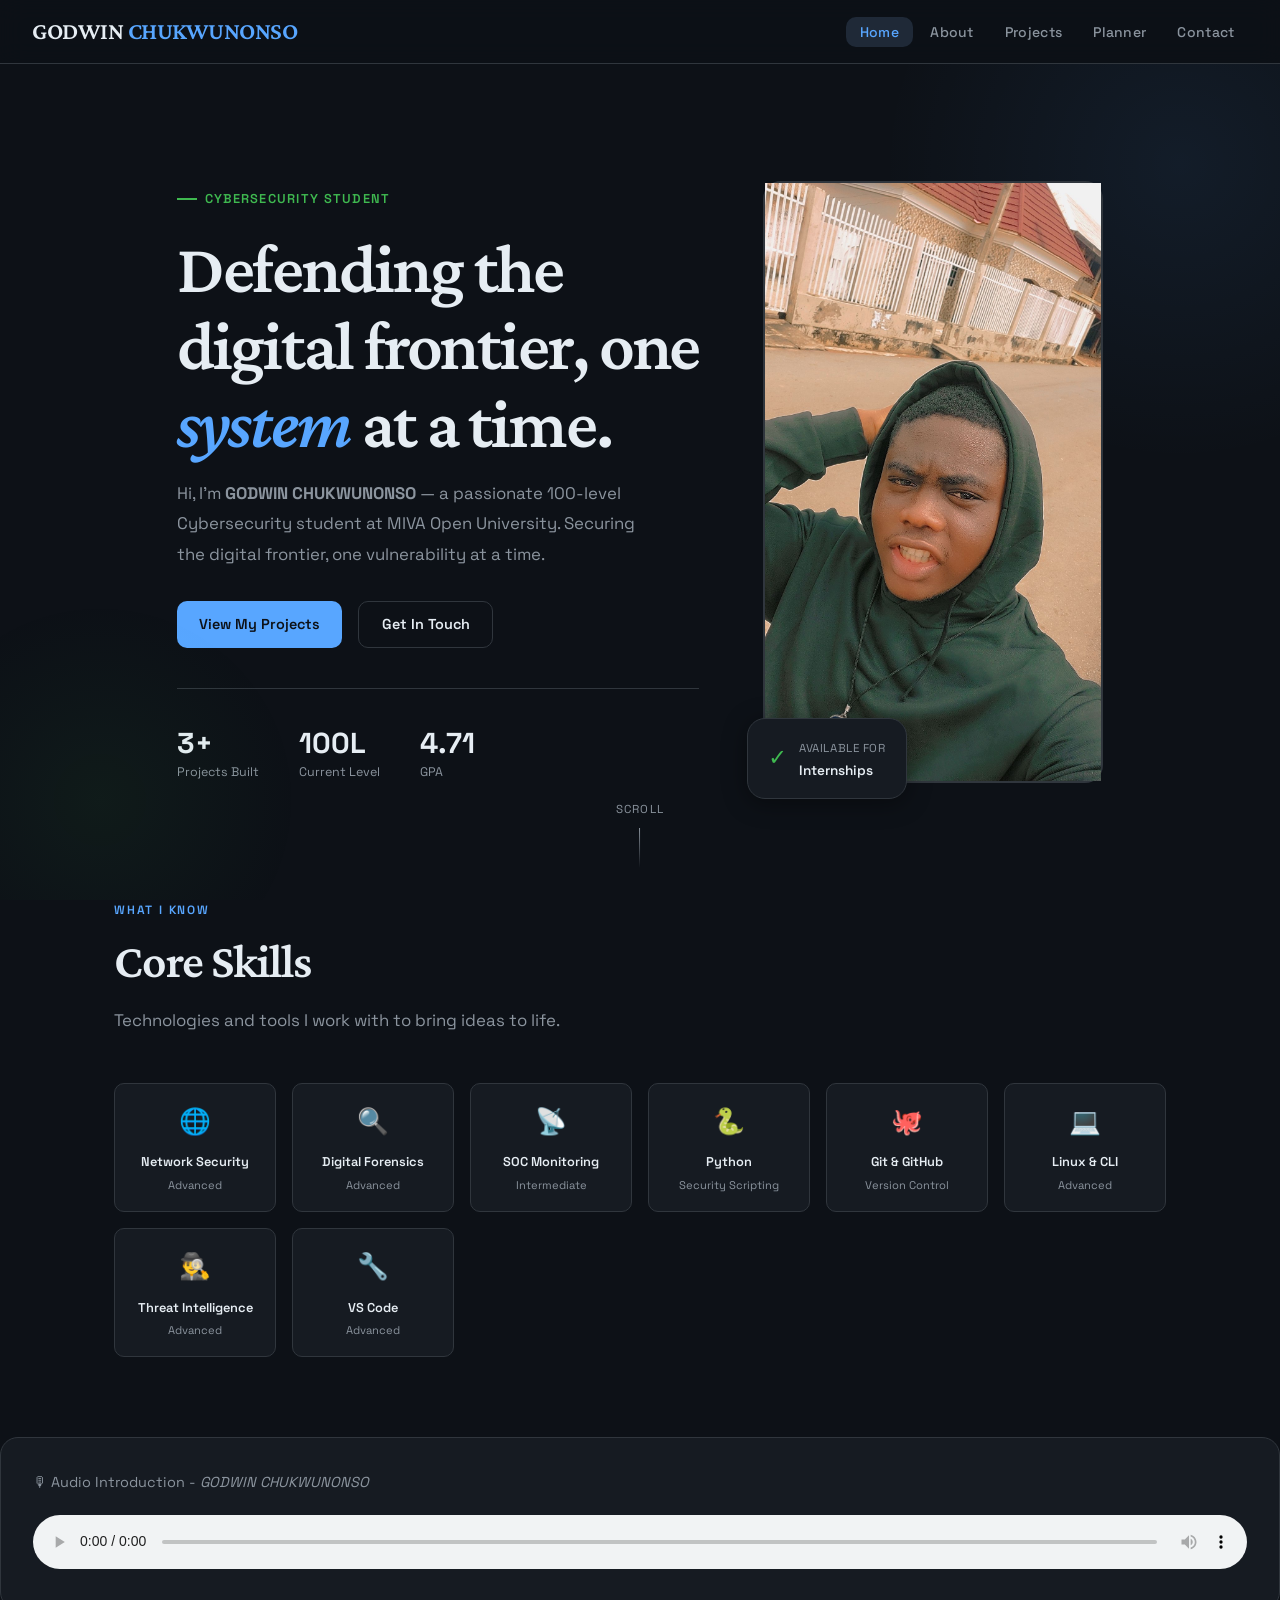
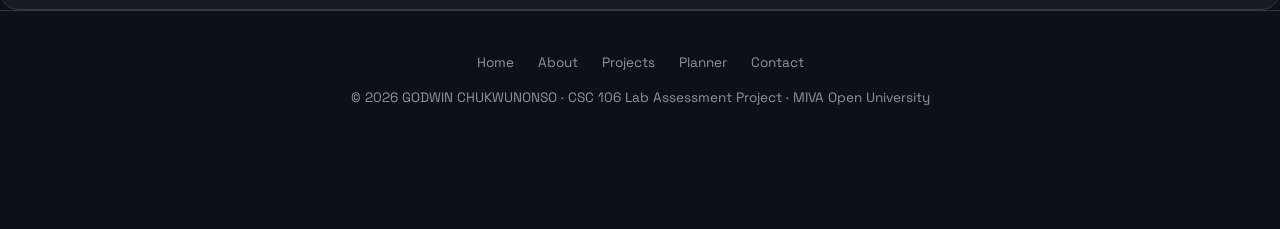
==== commit e14fc131: "Update index.html" ====
--- a/index.html
+++ b/index.html
@@ -134,41 +134,14 @@
 
     <!-- MEDIA SECTION -->
     <section class="section" style="padding-top:0">
-      <div class="container">
-        <p class="section-label">Introduction</p>
-        <h2 class="section-title">Hear From Me</h2>
-        <p class="section-subtitle">A short audio introduction about my journey and goals.</p>
-       <div class="media-section">
-    <p style="color:var(--muted); font-size:0.9rem; margin-bottom:0.5rem;">Audio Introduction - <em>GODWIN CHUKWUNONSO</em></p>
+      <div class="media-section">
+    <p style="color:var(--muted); font-size:0.9rem; margin-bottom:0.5rem;">🎙 Audio Introduction - <em>GODWIN CHUKWUNONSO</em></p>
     <audio controls>
         <source src="Lab assessment.m4a" type="audio/mp4" />
         <p style="color:var(--muted); font-size:0.85rem;">Your browser supports audio.</p>
     </audio>
 </div>
 
- style="color:var(--muted);font-size:0.9rem;margin-bottom:0.5rem">🎙 Audio Introduction — <em>GODWIN CHUKWUNONSO</em></p>
-          <audio controls>
-            <div class="media-section">
-  <p style="color:var(--muted); font-size:0.9rem;margin-bottom:0.5rem"> Audio Introduction</p>
-  <audio controls>
-    <source src="Lab assessment.m4a" type="audio/mp4" />
-    <p style="color:var(--muted); font-size:0.85rem">
-      Your browser supports audio.
-      <em>(Replace the src above with your actual audio file path, e.g. <code>media/intro.mp3</code>)</em>
-    </p>
-  </audio>
-</div>
-            <p style="color:var(--muted);font-size:0.85rem">
-              Your browser supports audio. 
-              <em>(Replace the src above with your actual audio file path, e.g. <code>media/intro.mp3</code>)</em>
-            </p>
-          </audio>
-          
-          </p>
-        </div>
-      </div>
-    </section>
-  </main>
 
   <!-- FOOTER -->
   <footer>
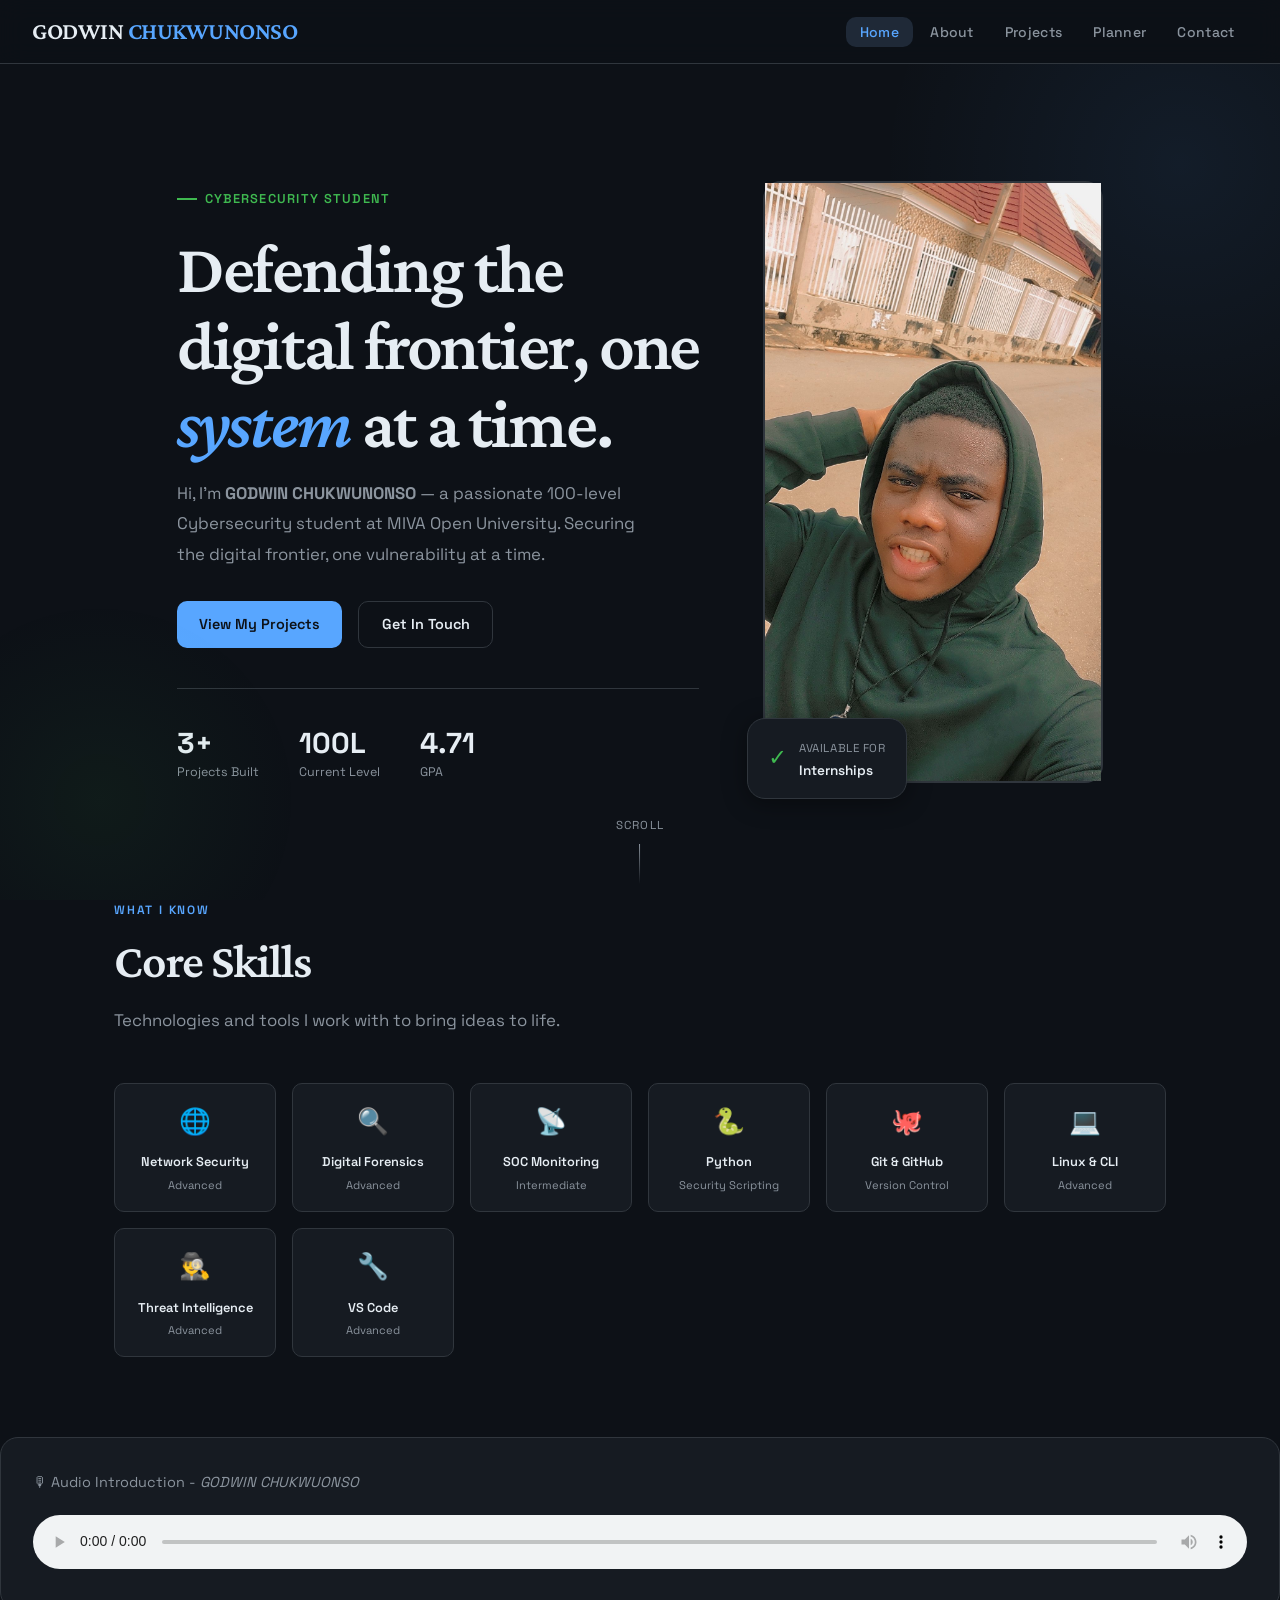
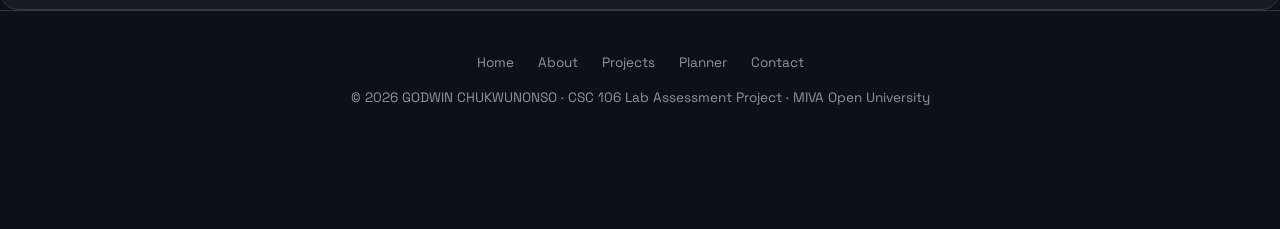
==== commit 58df3230: "Update index.html" ====
--- a/index.html
+++ b/index.html
@@ -135,7 +135,7 @@
     <!-- MEDIA SECTION -->
     <section class="section" style="padding-top:0">
       <div class="media-section">
-    <p style="color:var(--muted); font-size:0.9rem; margin-bottom:0.5rem;">🎙 Audio Introduction - <em>GODWIN CHUKWUNONSO</em></p>
+    <p style="color:var(--muted); font-size:0.9rem; margin-bottom:0.5rem;">🎙 Audio Introduction - <em>GODWIN CHUKWUONSO</em></p>
     <audio controls>
         <source src="Lab assessment.m4a" type="audio/mp4" />
         <p style="color:var(--muted); font-size:0.85rem;">Your browser supports audio.</p>
--- a/css/style.css
+++ b/css/style.css
@@ -386,7 +386,7 @@
 /* Scroll indicator */
 .scroll-hint {
   position: absolute;
-  bottom: 2rem;
+  bottom: 1rem;
   left: 50%;
   transform: translateX(-50%);
   display: flex;
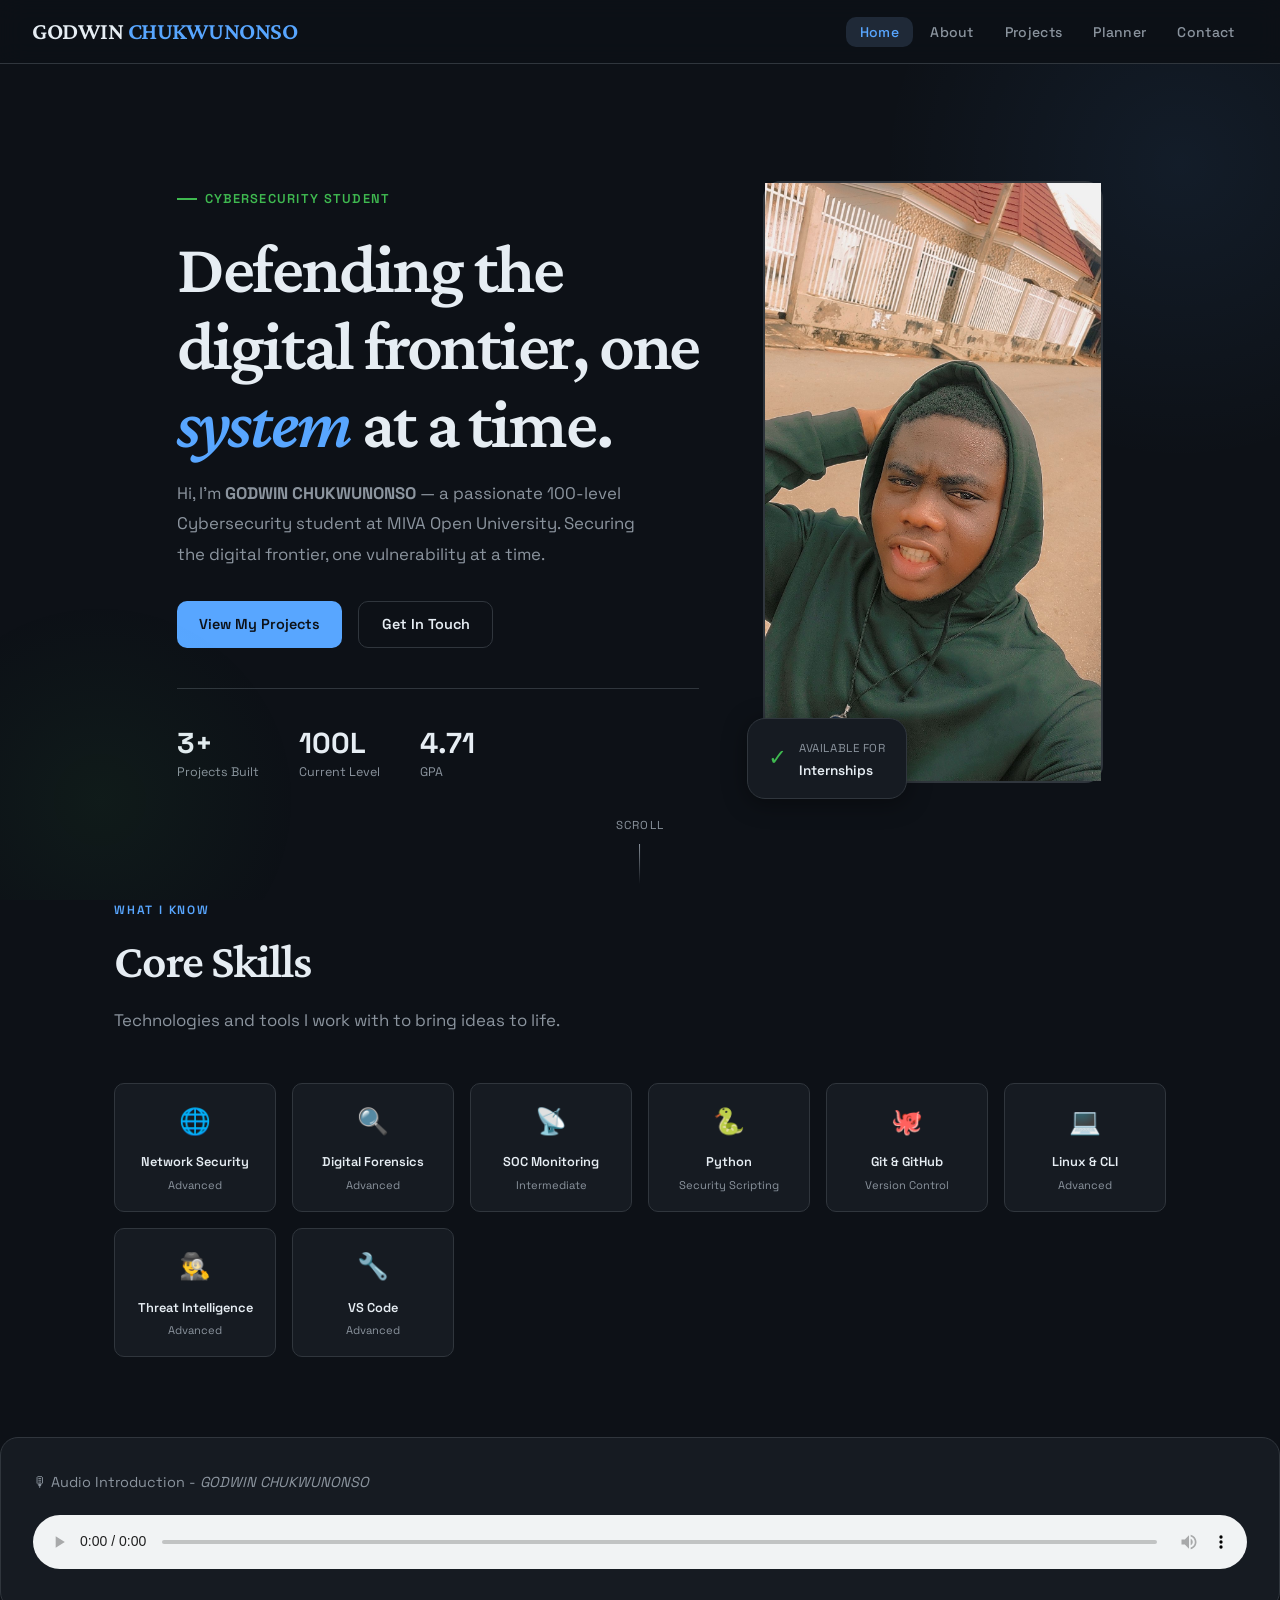
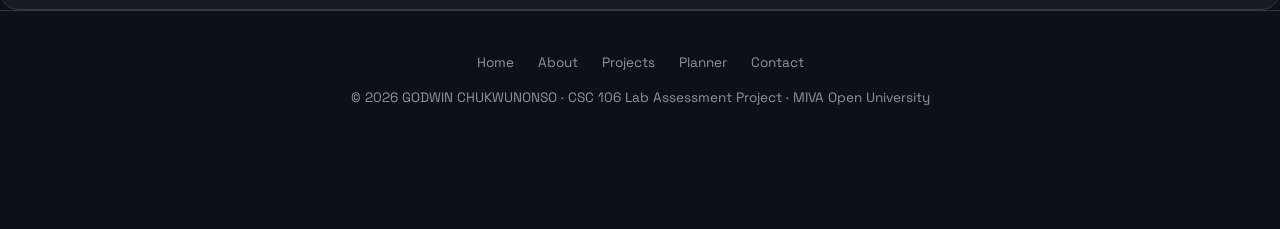
==== commit 83706d0f: "Update index.html" ====
--- a/index.html
+++ b/index.html
@@ -135,7 +135,7 @@
     <!-- MEDIA SECTION -->
     <section class="section" style="padding-top:0">
       <div class="media-section">
-    <p style="color:var(--muted); font-size:0.9rem; margin-bottom:0.5rem;">🎙 Audio Introduction - <em>GODWIN CHUKWUONSO</em></p>
+    <p style="color:var(--muted); font-size:0.9rem; margin-bottom:0.5rem;">🎙 Audio Introduction - <em>GODWIN CHUKWUNONSO</em></p>
     <audio controls>
         <source src="Lab assessment.m4a" type="audio/mp4" />
         <p style="color:var(--muted); font-size:0.85rem;">Your browser supports audio.</p>
